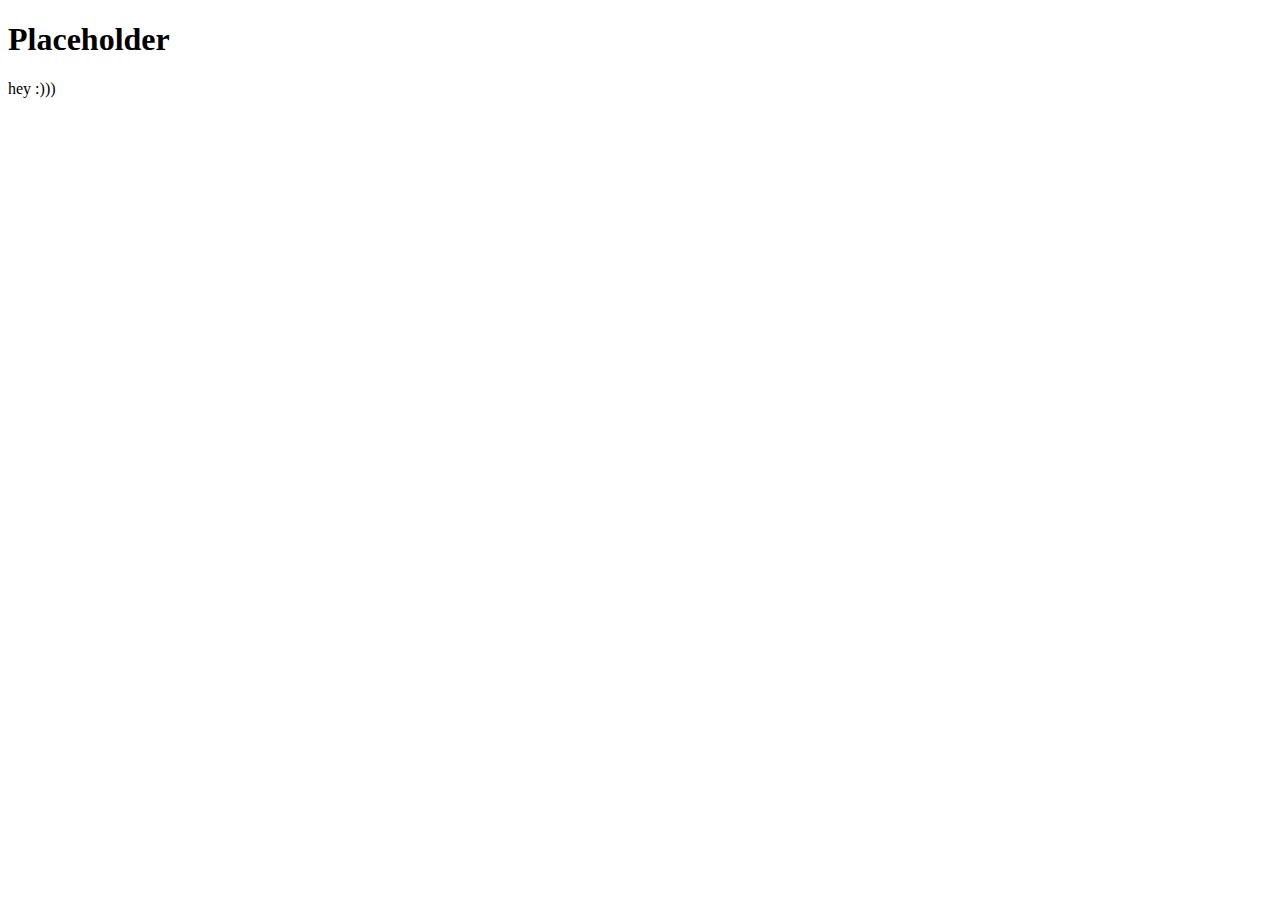
==== index.html @ 626c8fd9 "test" ====
<!DOCTYPE html>
<html lang="en">
<head>
  <meta charset="UTF-8">
  <meta name="viewport" content="width=device-width, initial-scale=1.0">
  <link rel="stylesheet" href="bootstrap-5.3.2-dist/css/bootstrap.css">

  <!-- I need to add website icon here -->
  <link rel="stylesheet" href="css/style.css">
  <title>Irrssue Notes</title>
</head>
<body>
  <h1>Placeholder</h1>
  <p>hey :))) </p>
</body>

<script src="bootstrap-5.3.2-dist/js/bootstrap.bundle.js"></script>
</html>
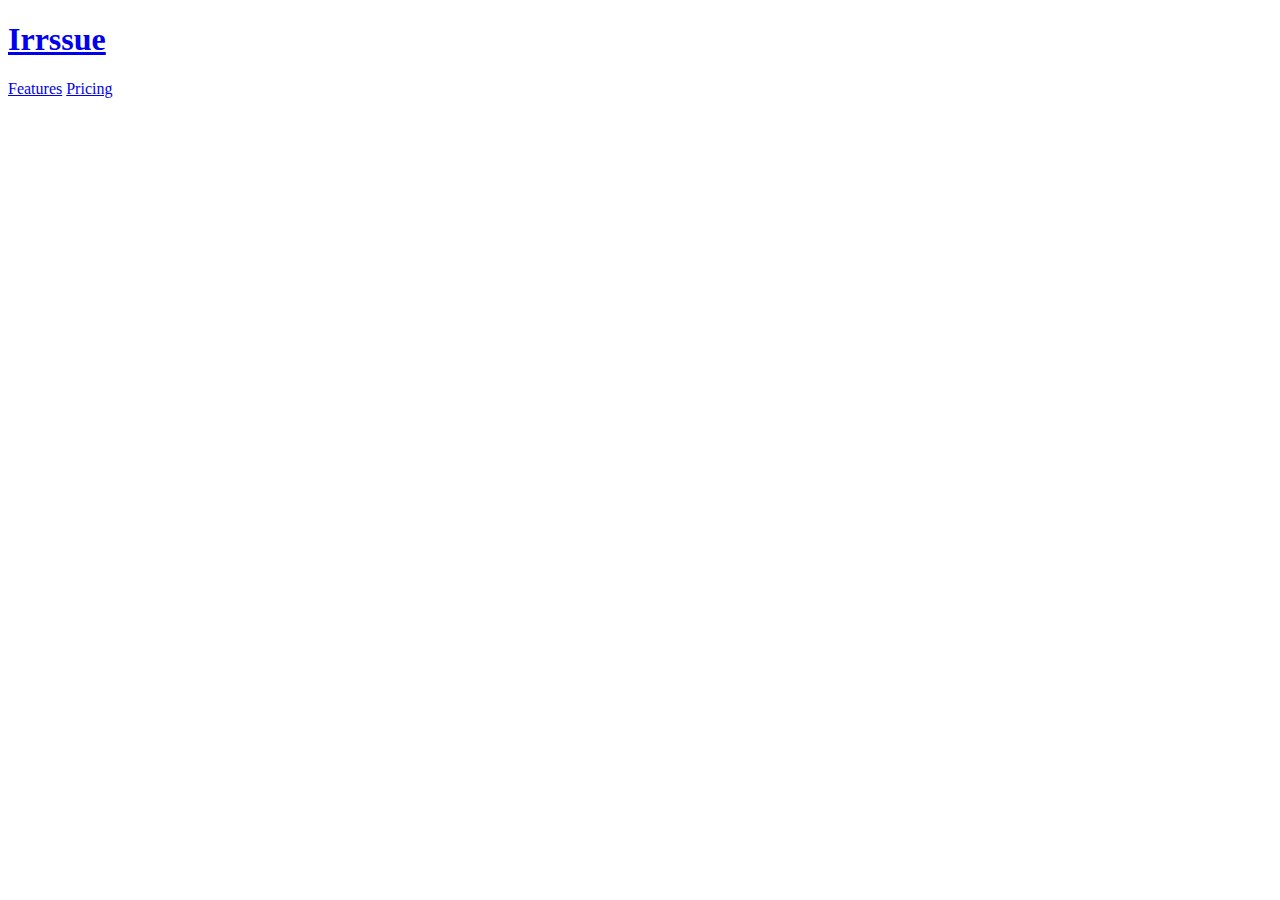
==== commit d7d5e09d: "navbar added" ====
--- a/index.html
+++ b/index.html
@@ -7,11 +7,23 @@
 
   <!-- I need to add website icon here -->
   <link rel="stylesheet" href="css/style.css">
-  <title>Irrssue Notes</title>
+  <link rel="stylesheet" href="css/navbar.css">
+  <title>Rolert Notes</title>
 </head>
 <body>
-  <h1>Placeholder</h1>
-  <p>hey :))) </p>
+  <div class="root">
+    <nav class="navbar navbar-expand-lg bg-body-tertiary">
+      <div class="container-fluid">
+        <a class="navbar-brand" href="#"><h1 class="logo">Irrssue</h1></a>
+        <div class="collapse navbar-collapse" id="navbarNavAltMarkup">
+          <div class="navbar-nav">
+            <a class="nav-link" href="#">Features</a>
+            <a class="nav-link" href="#">Pricing</a>
+          </div>
+        </div>
+      </div>
+    </nav>
+  </div>
 </body>
 
 <script src="bootstrap-5.3.2-dist/js/bootstrap.bundle.js"></script>
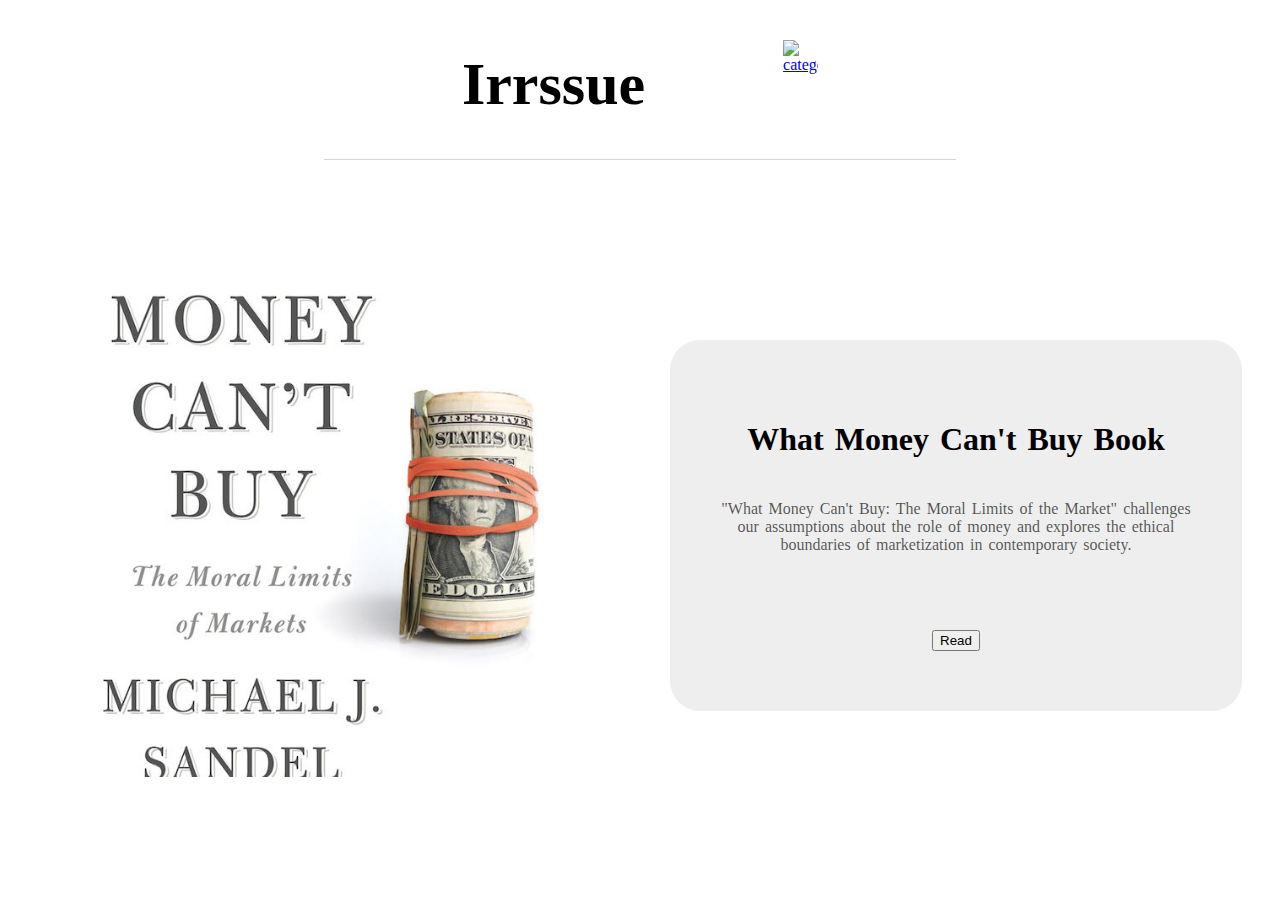
==== commit 51f30cc0: "added face of the website" ====
--- a/index.html
+++ b/index.html
@@ -8,23 +8,42 @@
   <!-- I need to add website icon here -->
   <link rel="stylesheet" href="css/style.css">
   <link rel="stylesheet" href="css/navbar.css">
+  <link rel="stylesheet" href="css/face.css">
   <title>Rolert Notes</title>
 </head>
+
 <body>
-  <div class="root">
-    <nav class="navbar navbar-expand-lg bg-body-tertiary">
-      <div class="container-fluid">
-        <a class="navbar-brand" href="#"><h1 class="logo">Irrssue</h1></a>
-        <div class="collapse navbar-collapse" id="navbarNavAltMarkup">
-          <div class="navbar-nav">
-            <a class="nav-link" href="#">Features</a>
-            <a class="nav-link" href="#">Pricing</a>
-          </div>
-        </div>
-      </div>
-    </nav>
-  </div>
+
+    <header class="logo">
+        <a href="https://irrssue.github.io" class="logo-link">
+            <h1 class="logo-text">Irrssue</h1>
+        </a>
+
+        <nav class="navbar">
+            <div class="menu-toggle" id="mobile-menu">
+                <span class="bar"></span>
+                <span class="bar"></span>
+                <span class="bar"></span>
+            </div>
+            <div class="nav-list">
+                <div class="nav-list-container"><a href="#" class="nav-link" id="category-icon"><img src="icons/category-svgrepo-com.svg" alt="category" class="nav-icon"></a></div>
+            </div>
+        </nav>
+   </header>
+
+   <div class="face">
+    <div class="face-img"></div>
+    <div class="face-body">
+        <h1 class="face-body-h1">What Money Can't Buy Book</h1>
+        <p class="face-body-p">"What Money Can't Buy: The Moral Limits of the Market" challenges our assumptions about the role of money and explores the ethical boundaries of marketization in contemporary society.
+        </p>
+
+        <button type="button" class="btn btn-dark">Read</button>
+    </div>
+   </div>
+
 </body>
+
 
 <script src="bootstrap-5.3.2-dist/js/bootstrap.bundle.js"></script>
 </html>--- a/css/navbar.css
+++ b/css/navbar.css
@@ -0,0 +1,53 @@
+
+.logo {
+  max-width: 50%;
+
+  display: flex;
+  flex-direction: row;
+  justify-content: space-evenly;
+  text-align: center;
+  margin: 10px auto 0 auto;
+
+  border-bottom: 0.5px solid rgba(167, 167, 167, 0.489);
+}
+
+.logo-link {
+  text-decoration: none;
+  color: black;
+}
+
+.logo-text {
+  font-family: 'Fuggles';
+  font-size: 60px;
+}
+
+
+
+.nav-list {
+  max-width: 100%;
+
+  display: flex;
+  flex-direction: row;
+  justify-content: center;
+  align-items: center;
+
+  margin: 20px auto 5px auto;
+  padding: 10px 0;
+}
+
+.nav-list-container {
+  margin: auto;
+  transition: all 0.18s ease-in-out;
+}
+
+.nav-link:active {
+  transform: translateY(-5px);
+}
+
+.nav-list-container:hover {
+  transform: translateY(-5px);
+}
+
+.nav-icon {
+  max-width: 35px;
+}--- a/css/face.css
+++ b/css/face.css
@@ -0,0 +1,44 @@
+.face {
+  display: grid;
+  grid-template-columns: 1fr 1fr;
+  margin: 50px auto;
+  height: 70vh;
+}
+
+.face-img {
+  width: 80%;
+  height: 80%;
+  margin: auto;
+
+  border-radius: 10px;
+
+  background-image: url(../coverimg/whatmoneycantbuy.jpeg);
+  background-position: center;
+  background-repeat: no-repeat;
+  background-size: cover;
+}
+
+.face-body {
+
+  text-align: center;
+  margin: auto 30px;
+  padding: 60px 20px;
+
+  border-radius: 30px;
+
+  background: rgba(225, 225, 225, 0.558);
+}
+
+.face-body-h1 {
+  word-spacing: 3px;
+}
+
+.face-body-p {
+  padding: 20px;
+  word-spacing: 2px;
+  color: rgba(0, 0, 0, 0.658);
+}
+
+.btn-dark {
+  margin-top: 40px;
+}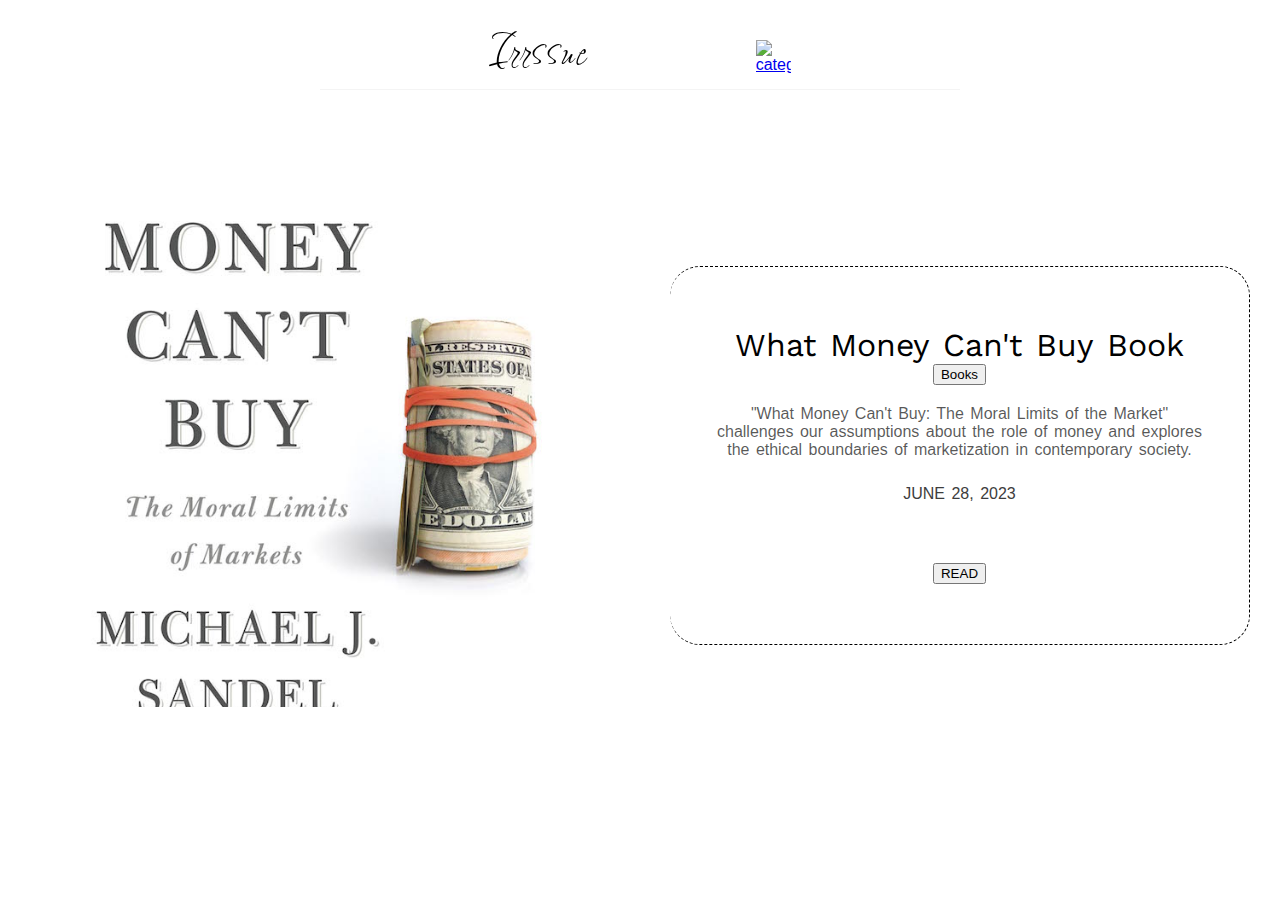
==== commit a0d9db03: "added category" ====
--- a/index.html
+++ b/index.html
@@ -16,7 +16,7 @@
 
     <header class="logo">
         <a href="https://irrssue.github.io" class="logo-link">
-            <h1 class="logo-text">Irrssue</h1>
+            <h1 class="logo-text" title="my personal web">Irrssue</h1>
         </a>
 
         <nav class="navbar">
@@ -26,7 +26,7 @@
                 <span class="bar"></span>
             </div>
             <div class="nav-list">
-                <div class="nav-list-container"><a href="#" class="nav-link" id="category-icon"><img src="icons/category-svgrepo-com.svg" alt="category" class="nav-icon"></a></div>
+                <div class="nav-list-container"><a href="#" class="nav-link" id="category-icon"><img src="icons/category-svgrepo-com.svg" alt="category" class="nav-icon"  title="category"></a></div>
             </div>
         </nav>
    </header>
@@ -35,7 +35,11 @@
     <div class="face-img"></div>
     <div class="face-body">
         <h1 class="face-body-h1">What Money Can't Buy Book</h1>
-        <p class="face-body-p">"What Money Can't Buy: The Moral Limits of the Market" challenges our assumptions about the role of money and explores the ethical boundaries of marketization in contemporary society.
+        <button type="button" class="btn btn-outline-success"><a href="category/books.html" class="category">Books</a></button>
+        <p class="face-body-p">
+            "What Money Can't Buy: The Moral Limits of the Market" challenges our assumptions about the role of money and explores the ethical boundaries of marketization in contemporary society.
+
+            <span class="date">June 28, 2023</span>
         </p>
 
         <button type="button" class="btn btn-dark">Read</button>
--- a/css/style.css
+++ b/css/style.css
@@ -0,0 +1,202 @@
+@import url('https://fonts.googleapis.com/css2?family=Fuggles&display=swap');
+@import url('https://fonts.googleapis.com/css2?family=Lato:ital,wght@0,100;0,300;0,400;0,700;0,900;1,100;1,300;1,400;1,700;1,900&family=Work+Sans:ital,wght@0,100;0,200;0,300;0,400;0,500;0,600;0,700;0,800;0,900;1,100;1,200;1,300;1,400;1,500;1,600;1,700;1,800;1,900&display=swap');
+
+
+/*! Using Meyer's CSS resets */
+/*? minireset.css v0.0.6 | MIT License | github.com/jgthms/minireset.css */
+
+html, body, p, ol, ul, li, dl, dt, dd, blockquote, figure, fieldset, legend, textarea, pre, iframe, hr, h1, h2, h3, h4, h5, h6, ul, ol, dl, address, blockquote, pre, figure, table, caption, tbody, tfoot, thead, tr, th, td {
+  margin: 0;
+  padding: 0;
+}
+
+/* h1, h2, h3, h4, h5, h6, ul, ol, dl, address, blockquote, pre, figure, hr, p, fieldset, table, caption {
+  margin-bottom: 1em;
+}    modified this by Irrssue
+      I don't wants that margin-bottom */   
+
+ul, ol {
+  padding-left: 2em;
+}
+
+h1, h2, h3, h4, h5, h6, ul, ol, dl, address, blockquote, pre, hr, figure, p, fieldset, table, caption, th, td {
+  box-sizing: border-box;
+}
+
+html {
+  font-size: 100%;
+}
+
+body {
+  line-height: 1.15;
+  text-align: left;
+  background-color: white;
+  color: black;
+}
+
+body, button, input, select, textarea {
+  font-family: sans-serif;
+}
+
+h1, h2, h3, h4, h5, h6 {
+  font-size: 1em;
+  font-weight: normal;
+}
+
+h1 { font-size: 2em; }
+h2 { font-size: 1.5em; }
+h3 { font-size: 1.17em; }
+h4 { font-size: 1em; }
+h5 { font-size: 0.83em; }
+h6 { font-size: 0.75em; }
+
+abbr[title] {
+  text-decoration: underline dotted;
+}
+
+b, strong {
+  font-weight: bolder;
+}
+
+code, kbd, samp, pre {
+  font-family: monospace;
+  font-size: 1em;
+}
+
+small {
+  font-size: 0.83em;
+}
+
+sub, sup {
+  font-size: 75%;
+  line-height: 0;
+  position: relative;
+  vertical-align: baseline;
+}
+
+sub { bottom: -0.25em; }
+sup { top: -0.5em; }
+
+audio, canvas, iframe, img, svg, video {
+  vertical-align: middle;
+}
+
+audio, video {
+  display: inline-block;
+}
+
+audio:not([controls]) {
+  display: none;
+  height: 0;
+}
+
+iframe {
+  border: 0;
+}
+
+img {
+  border-style: none;
+}
+
+svg:not(:root) {
+  overflow: hidden;
+}
+
+table {
+  border-collapse: collapse;
+  border-spacing: 0;
+}
+
+button, input, select, textarea {
+  margin: 0;
+}
+
+button {
+  overflow: visible;
+  text-transform: none;
+}
+
+button, select {
+  text-align: left;
+}
+
+button, [type="button"], [type="reset"], [type="submit"] {
+  cursor: pointer;
+}
+
+::-moz-focus-inner {
+  border-style: none;
+  padding: 0;
+}
+
+:-moz-focusring {
+  outline: 1px dotted ButtonText;
+}
+
+::-webkit-inner-spin-button,
+::-webkit-outer-spin-button {
+  height: auto;
+}
+
+[disabled] {
+  cursor: not-allowed;
+}
+
+textarea {
+  overflow: auto;
+  resize: vertical;
+}
+
+[type="checkbox"],
+[type="radio"] {
+  box-sizing: border-box;
+  padding: 0;
+}
+
+[type="number"]::-webkit-inner-spin-button,
+[type="number"]::-webkit-outer-spin-button {
+  margin: 0;
+}
+
+[type="search"] {
+  outline-offset: -2px;
+  -webkit-appearance: none;
+}
+
+[type="search"]::-webkit-search-decoration {
+  -webkit-appearance: none;
+}
+
+::-webkit-file-upload-button {
+  -webkit-appearance: button;
+  font: inherit;
+}
+
+details,
+menu {
+  display: block;
+}
+
+summary {
+  display: list-item;
+}
+
+canvas {
+  display: inline-block;
+}
+
+template {
+  display: none;
+}
+
+[hidden] {
+  display: none;
+}
+
+
+/* CSS RESET OVER */
+
+
+:root {
+  --Main-Font: 'Work Sans', sans-serif;
+}--- a/css/navbar.css
+++ b/css/navbar.css
@@ -5,10 +5,11 @@
   display: flex;
   flex-direction: row;
   justify-content: space-evenly;
+  align-items: center;
   text-align: center;
   margin: 10px auto 0 auto;
 
-  border-bottom: 0.5px solid rgba(167, 167, 167, 0.489);
+  border-bottom: 0.5px solid rgba(167, 167, 167, 0.12);
 }
 
 .logo-link {
@@ -45,7 +46,7 @@
 }
 
 .nav-list-container:hover {
-  transform: translateY(-5px);
+  transform: translatey(-5px);
 }
 
 .nav-icon {
--- a/css/face.css
+++ b/css/face.css
@@ -26,11 +26,27 @@
 
   border-radius: 30px;
 
-  background: rgba(225, 225, 225, 0.558);
+  /* background: rgba(225, 225, 225, 0.224); */
+
+  border-right: 0.5px dashed black;
+  border-top:0.5px dashed black;
+  border-bottom: 0.5px dashed black;
 }
 
 .face-body-h1 {
   word-spacing: 3px;
+  font-family: var(--Main-Font);
+}
+
+.category {
+  text-decoration: none;
+  color: rgb(0, 0, 0);
+  border-color: rgba(54, 207, 54, 0.39);
+}
+
+.category:hover {
+  color: rgb(0, 0, 0);
+  background: rgba(0, 128, 0, 0.174);
 }
 
 .face-body-p {
@@ -39,6 +55,82 @@
   color: rgba(0, 0, 0, 0.658);
 }
 
+.date {
+  display: block;
+  padding-top: 25px;
+  text-transform: uppercase;
+  color: rgb(61, 61, 61);
+}
+
 .btn-dark {
   margin-top: 40px;
+  text-transform: uppercase;
+}
+
+@media screen and (max-width: 850px) {
+  .face {
+    display: flex;
+    flex-direction: column;
+    min-height: 100vh;
+    margin: 20px auto;
+  }
+
+  .face-img {
+    width: 50%;
+    height: 50%;
+  }
+
+  .face-body {
+    border-top: 0.2px solid rgb(121, 121, 121);
+    margin: 10px auto;
+    background: none;
+
+    margin: auto 16px;
+
+    border-bottom: 0.2px solid rgb(121, 121, 121);
+  }
+
+  .face-body-p {
+    font-size: 20px;
+  }
+  .face-body-h1 {
+    font-size: 23px;
+  }
+}
+
+@media screen and (max-width: 520px) {
+  .logo-text {
+    font-size: 50px;
+  }
+  .nav-list {
+    margin: 5px auto;
+  }
+  .nav-icon {
+    max-width: 23px;
+  }
+
+  .face-img {
+    width: 40%;
+    height: 40%;
+    margin: 10px auto;
+  }
+  .face-body-h1 {
+    font-size: 20px;
+    margin: 10px;
+  }
+  
+  .face-body-p {
+    padding: 5px;
+    font-size: 15px;
+  }
+
+  .btn-dark {
+    margin-top: 10px;
+  }
+
+  .face-body {
+    margin: 10px auto;
+    padding: 10px 10px;
+    text-align: center;
+  }
 }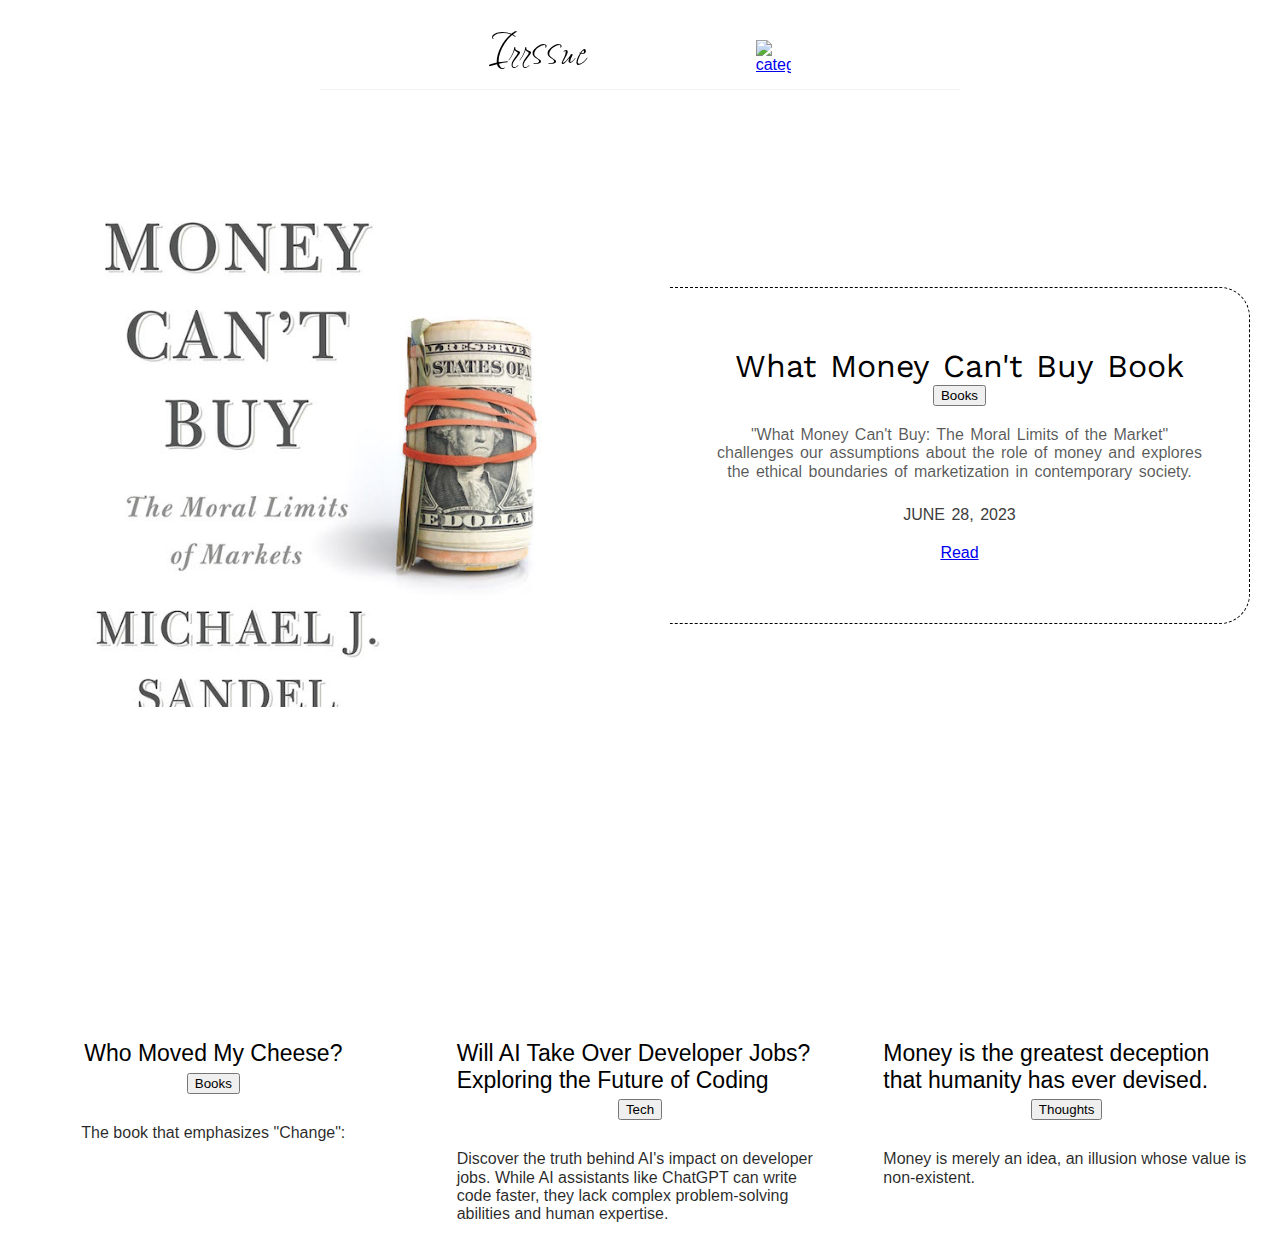
==== commit eaac39a0: "hold on gallery" ====
--- a/index.html
+++ b/index.html
@@ -9,6 +9,7 @@
   <link rel="stylesheet" href="css/style.css">
   <link rel="stylesheet" href="css/navbar.css">
   <link rel="stylesheet" href="css/face.css">
+  <link rel="stylesheet" href="css/blog-gallery.css">
   <title>Rolert Notes</title>
 </head>
 
@@ -32,7 +33,7 @@
    </header>
 
    <div class="face">
-    <div class="face-img"></div>
+    <a href="blogs/whatmoneycantbuy/whatmoneycantbuy.html" class="face-img"></a>
     <div class="face-body">
         <h1 class="face-body-h1">What Money Can't Buy Book</h1>
         <button type="button" class="btn btn-outline-success"><a href="category/books.html" class="category">Books</a></button>
@@ -42,8 +43,54 @@
             <span class="date">June 28, 2023</span>
         </p>
 
-        <button type="button" class="btn btn-dark">Read</button>
+        <a href="blogs/whatmoneycantbuy/whatmoneycantbuy.html" class="read-btn">Read</a>
     </div>
+   </div>
+
+
+   <div class="blog-gallery">
+        <div class="blog">
+            <div class="image-container first">
+                <a href="blogs/whomovedmycheese/whomovedmycheese.html" class="link-to-blog"></a>
+            </div>
+            <h1 class="blog-gallery-h1">
+                Who Moved My Cheese?
+            </h1>
+            <button type="button" class="btn btn-outline-success">
+                <a href="category/books.html" class="category">Books</a>
+            </button>
+            <p class="blog-gallery-p">
+                The book that emphasizes "Change":
+            </p>
+        </div>
+        <div class="blog">
+            <div class="image-container second">
+                <a href="blogs/willaitakeoverjob/willaitakeoverjobs.html" class="link-to-blog"></a>
+            </div>
+            <h1 class="blog-gallery-h1">
+                Will AI Take Over Developer Jobs? Exploring the Future of Coding
+            </h1>
+            <button type="button" class="btn btn-outline-success">
+                <a href="category/tech.html" class="category">Tech</a>
+            </button>
+            <p class="blog-gallery-p">
+                Discover the truth behind AI's impact on developer jobs. While AI assistants like ChatGPT can write code faster, they lack complex problem-solving abilities and human expertise. 
+            </p>
+        </div>
+        <div class="blog">
+            <div class="image-container third">
+                <a href="blogs/moneythegreatestdeception/moneythegreatestdeception.html" class="link-to-blog"></a>
+            </div>
+            <h1 class="blog-gallery-h1">
+                Money is the greatest deception that humanity has ever devised. 
+            </h1>
+            <button type="button" class="btn btn-outline-success">
+                <a href="category/thoughts.html" class="category">Thoughts</a>
+            </button>
+            <p class="blog-gallery-p">
+                Money is merely an idea, an illusion whose value is non-existent.
+            </p>
+        </div>
    </div>
 
 </body>
--- a/css/face.css
+++ b/css/face.css
@@ -31,6 +31,8 @@
   border-right: 0.5px dashed black;
   border-top:0.5px dashed black;
   border-bottom: 0.5px dashed black;
+  border-top-left-radius: 0px;
+  border-bottom-left-radius: 0px;
 }
 
 .face-body-h1 {
--- a/css/blog-gallery.css
+++ b/css/blog-gallery.css
@@ -0,0 +1,52 @@
+
+.first {
+  background-image: url(../blogs/whomovedmycheese/whomovedmycheese.jpg);
+}
+
+.second {
+  background-image: url(../blogs/willaitakeoverjob/willaitakeoverjobs.png);
+}
+
+.third {
+  background-image: url(../blogs/moneythegreatestdeception/moneythegreatestdeception.jpg);
+}
+
+
+/* ************************************* */
+
+.blog-gallery {
+  display: grid;
+  grid-template-columns: 1fr 1fr 1fr;
+}
+
+.blog {
+  display: flex;
+  flex-direction: column;
+  align-items: center;
+}
+
+.image-container {
+  width: 200px;
+  height: 200px;
+  background-position: center;
+  background-size: cover;
+  background-repeat: no-repeat;
+}
+
+.blog-gallery-h1 {
+  font-size: 23px;
+  margin: 20px 30px 6px 30px;
+}
+
+.blog-gallery-p {
+  font-size: 16px;
+  color: rgba(0, 0, 0, 0.845);
+
+  margin: 30px;
+}
+
+.blog-gallery-img {
+  max-height: 170px;
+  width: auto;
+  margin: 0 auto;
+}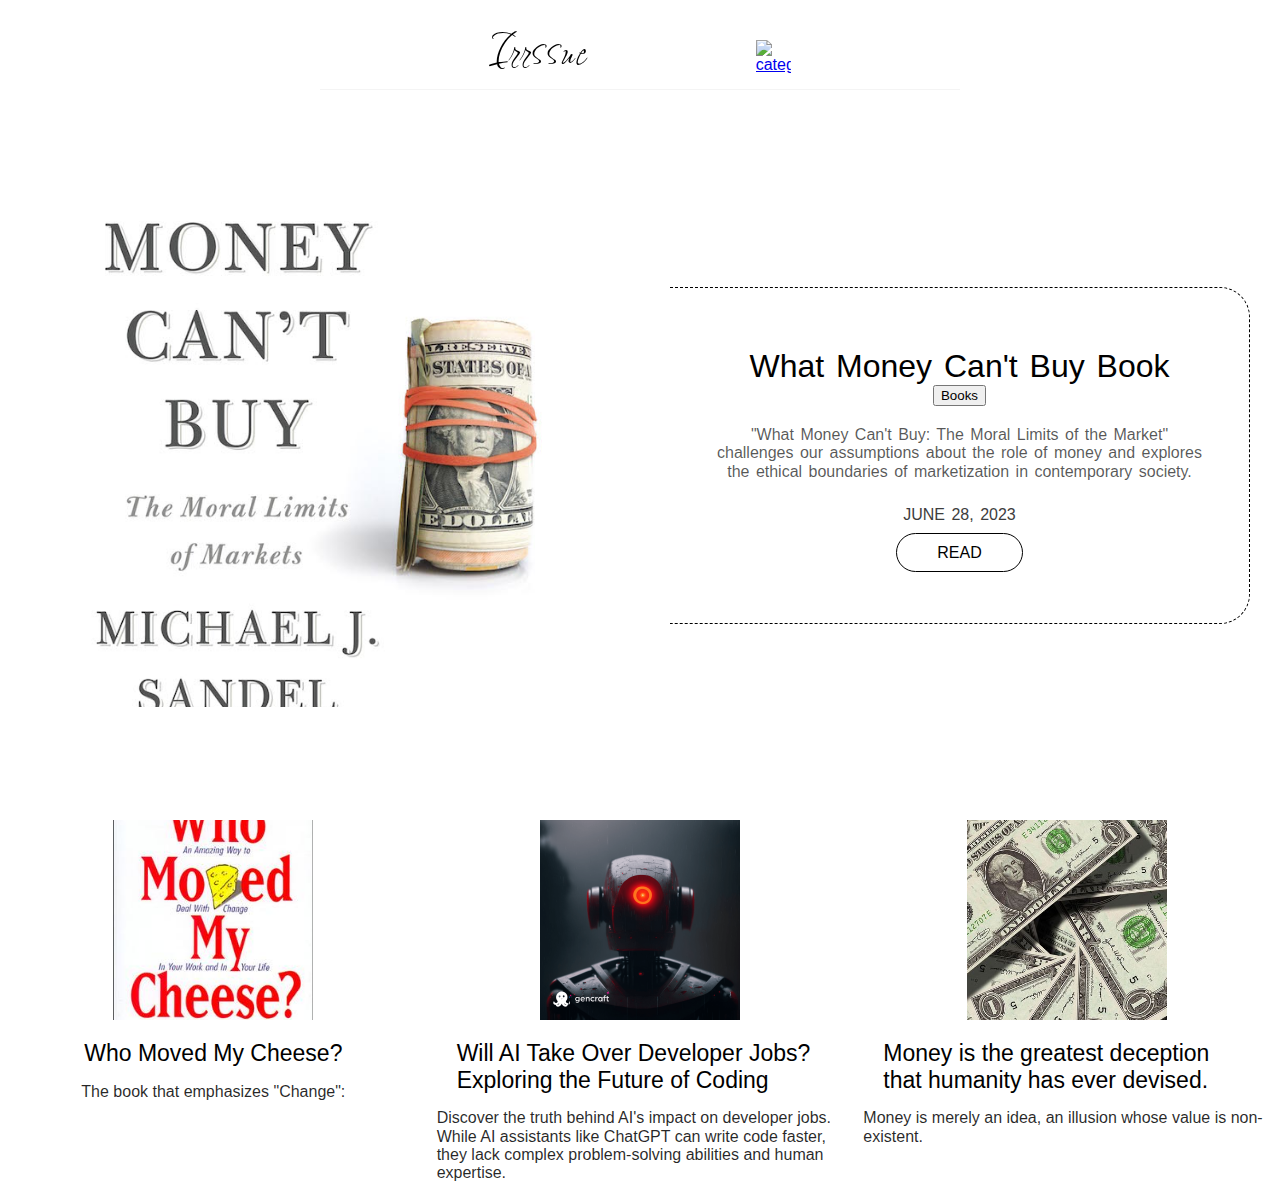
==== commit f0abe96f: "changes on font-family" ====
--- a/index.html
+++ b/index.html
@@ -56,9 +56,6 @@
             <h1 class="blog-gallery-h1">
                 Who Moved My Cheese?
             </h1>
-            <button type="button" class="btn btn-outline-success">
-                <a href="category/books.html" class="category">Books</a>
-            </button>
             <p class="blog-gallery-p">
                 The book that emphasizes "Change":
             </p>
@@ -70,9 +67,6 @@
             <h1 class="blog-gallery-h1">
                 Will AI Take Over Developer Jobs? Exploring the Future of Coding
             </h1>
-            <button type="button" class="btn btn-outline-success">
-                <a href="category/tech.html" class="category">Tech</a>
-            </button>
             <p class="blog-gallery-p">
                 Discover the truth behind AI's impact on developer jobs. While AI assistants like ChatGPT can write code faster, they lack complex problem-solving abilities and human expertise. 
             </p>
@@ -84,9 +78,6 @@
             <h1 class="blog-gallery-h1">
                 Money is the greatest deception that humanity has ever devised. 
             </h1>
-            <button type="button" class="btn btn-outline-success">
-                <a href="category/thoughts.html" class="category">Thoughts</a>
-            </button>
             <p class="blog-gallery-p">
                 Money is merely an idea, an illusion whose value is non-existent.
             </p>
--- a/css/face.css
+++ b/css/face.css
@@ -12,7 +12,7 @@
 
   border-radius: 10px;
 
-  background-image: url(../coverimg/whatmoneycantbuy.jpeg);
+  background-image: url(../blogs/whatmoneycantbuy/whatmoneycantbuy.jpeg);
   background-position: center;
   background-repeat: no-repeat;
   background-size: cover;
@@ -37,7 +37,7 @@
 
 .face-body-h1 {
   word-spacing: 3px;
-  font-family: var(--Main-Font);
+  font-family: var(--Header);
 }
 
 .category {
@@ -64,9 +64,20 @@
   color: rgb(61, 61, 61);
 }
 
-.btn-dark {
-  margin-top: 40px;
+.read-btn {
+  margin-top: 50px;
   text-transform: uppercase;
+  text-decoration: none;
+  color: black;
+  background: white;
+  padding: 10px 40px;
+  border-radius: 20px;
+  border: 0.2px solid black;
+}
+
+.read-btn:hover {
+  color: white;
+  background: black;
 }
 
 @media screen and (max-width: 850px) {
--- a/css/blog-gallery.css
+++ b/css/blog-gallery.css
@@ -35,6 +35,7 @@
 
 .blog-gallery-h1 {
   font-size: 23px;
+  font-family: var(--Header);
   margin: 20px 30px 6px 30px;
 }
 
@@ -42,7 +43,8 @@
   font-size: 16px;
   color: rgba(0, 0, 0, 0.845);
 
-  margin: 30px;
+  padding: 10px;
+  font-family: var(--Body);
 }
 
 .blog-gallery-img {
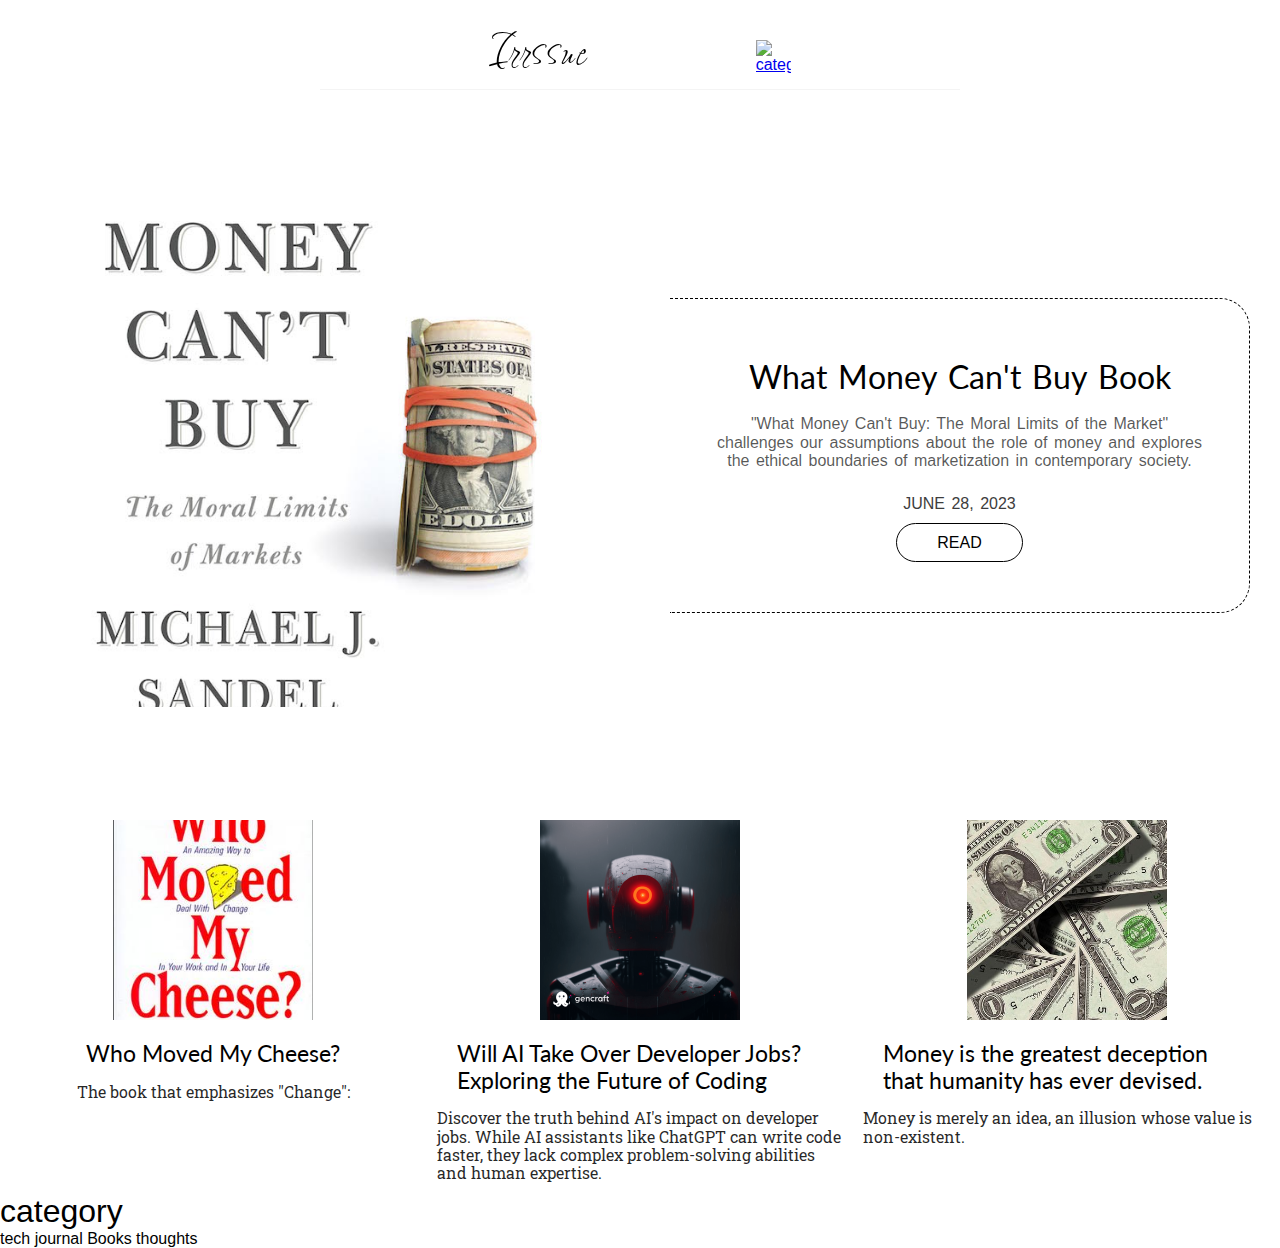
==== commit 187fc2d4: "removed cat tag" ====
--- a/index.html
+++ b/index.html
@@ -10,6 +10,7 @@
   <link rel="stylesheet" href="css/navbar.css">
   <link rel="stylesheet" href="css/face.css">
   <link rel="stylesheet" href="css/blog-gallery.css">
+  <link rel="stylesheet" href="css/category-gallery.css">
   <title>Rolert Notes</title>
 </head>
 
@@ -27,7 +28,7 @@
                 <span class="bar"></span>
             </div>
             <div class="nav-list">
-                <div class="nav-list-container"><a href="#" class="nav-link" id="category-icon"><img src="icons/category-svgrepo-com.svg" alt="category" class="nav-icon"  title="category"></a></div>
+                <div class="nav-list-container"><a href="allblogs.html" class="nav-link" id="category-icon"><img src="icons/category-svgrepo-com.svg" alt="category" class="nav-icon"  title="category"></a></div>
             </div>
         </nav>
    </header>
@@ -36,13 +37,13 @@
     <a href="blogs/whatmoneycantbuy/whatmoneycantbuy.html" class="face-img"></a>
     <div class="face-body">
         <h1 class="face-body-h1">What Money Can't Buy Book</h1>
-        <button type="button" class="btn btn-outline-success"><a href="category/books.html" class="category">Books</a></button>
         <p class="face-body-p">
             "What Money Can't Buy: The Moral Limits of the Market" challenges our assumptions about the role of money and explores the ethical boundaries of marketization in contemporary society.
-
+            
             <span class="date">June 28, 2023</span>
         </p>
 
+        
         <a href="blogs/whatmoneycantbuy/whatmoneycantbuy.html" class="read-btn">Read</a>
     </div>
    </div>
@@ -84,6 +85,16 @@
         </div>
    </div>
 
+   <div class="category-gallery">
+    <h1 class="category-gallery-h1">category</h1>
+    <div class="category-gallery-container">
+        <a href="category/tech.html" class=" category category-tech">tech</a>
+        <a href="category/journal.html" class=" category category-journal">journal</a>
+        <a href="category/books.html" class=" category category-books">Books</a>
+        <a href="category/thoughts.html" class=" category category-thoughts">thoughts</a>
+    </div>
+   </div>
+
 </body>
 
 
--- a/css/style.css
+++ b/css/style.css
@@ -1,5 +1,8 @@
+
 @import url('https://fonts.googleapis.com/css2?family=Fuggles&display=swap');
 @import url('https://fonts.googleapis.com/css2?family=Lato:ital,wght@0,100;0,300;0,400;0,700;0,900;1,100;1,300;1,400;1,700;1,900&family=Work+Sans:ital,wght@0,100;0,200;0,300;0,400;0,500;0,600;0,700;0,800;0,900;1,100;1,200;1,300;1,400;1,500;1,600;1,700;1,800;1,900&display=swap');
+@import url('https://fonts.googleapis.com/css2?family=Lato:ital,wght@0,100;0,300;0,400;0,700;0,900;1,100;1,300;1,400;1,700;1,900&display=swap');
+@import url('https://fonts.googleapis.com/css2?family=Roboto+Slab:wght@100;200;300;400;500;600;700;800;900&display=swap');
 
 
 /*! Using Meyer's CSS resets */
@@ -198,5 +201,6 @@
 
 
 :root {
-  --Main-Font: 'Work Sans', sans-serif;
+  --Header: 'Lato', sans-serif;
+  --Body: 'Roboto Slab', serif;
 }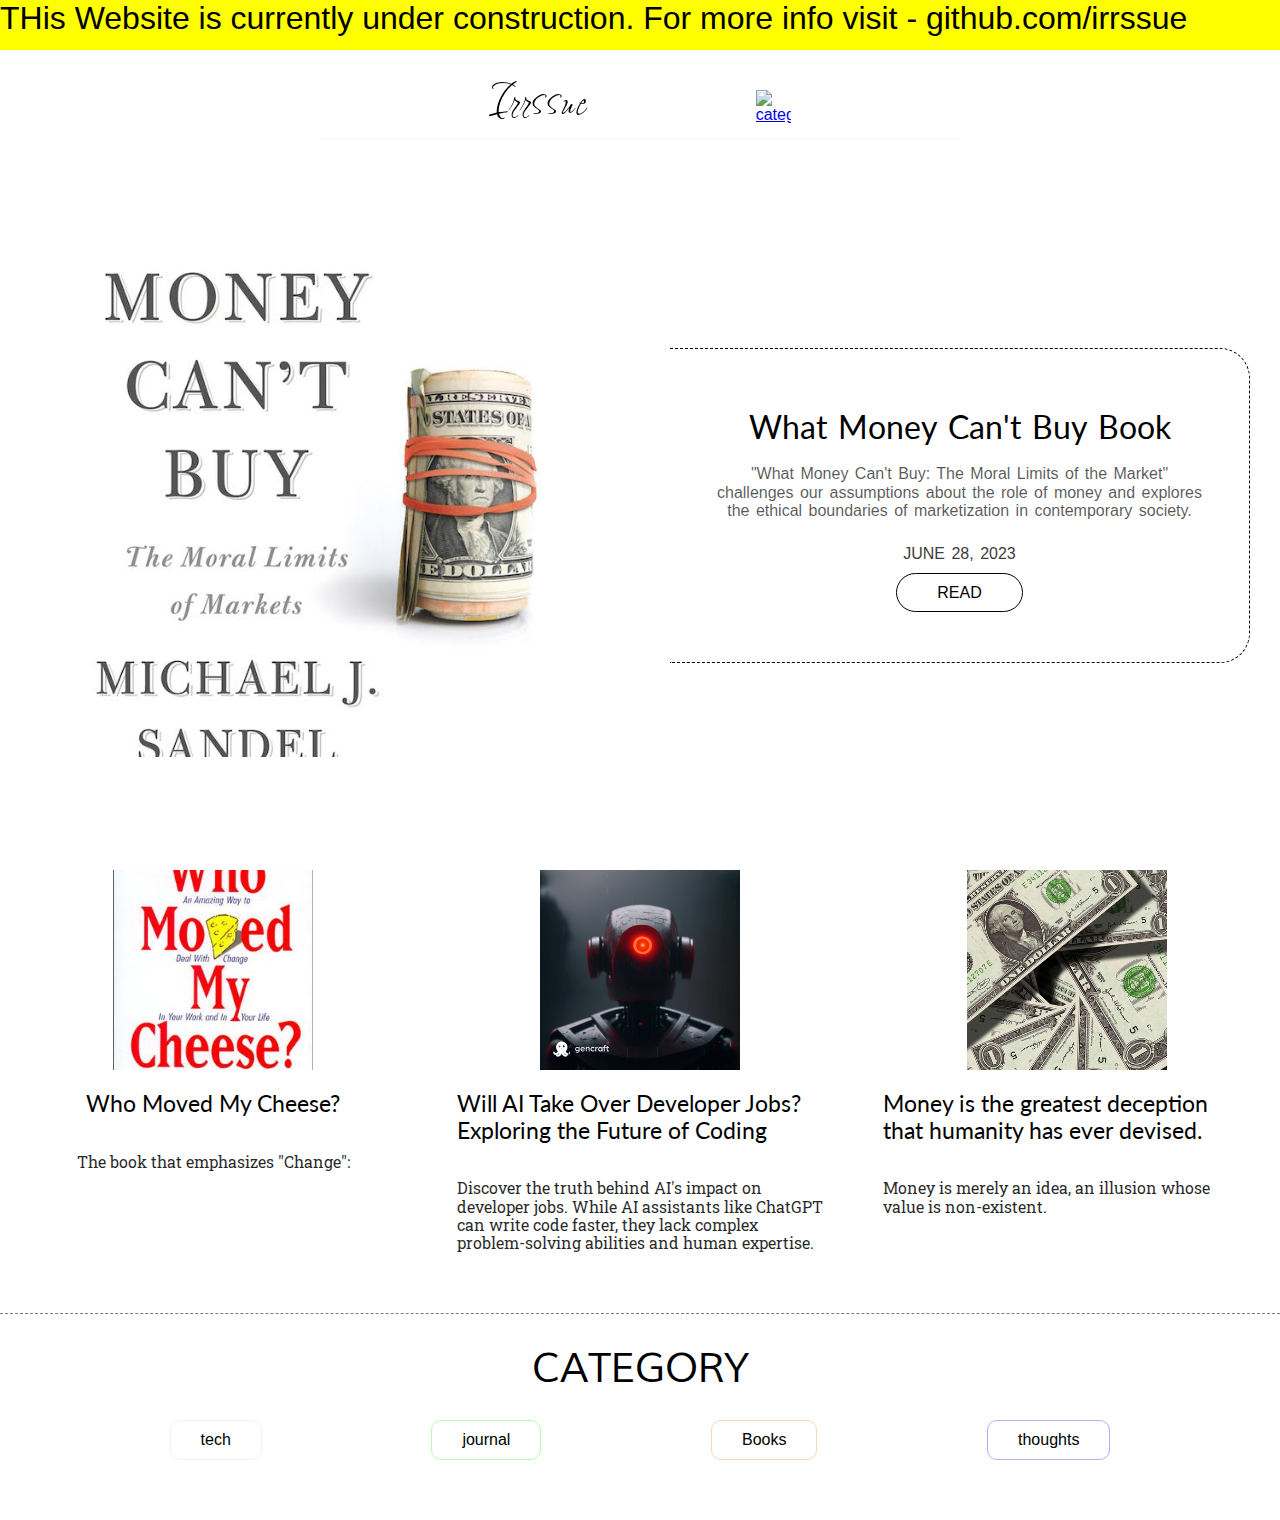
==== commit 5b92989c: "take a hold" ====
--- a/index.html
+++ b/index.html
@@ -15,6 +15,10 @@
 </head>
 
 <body>
+
+    <div class="underconstruction">
+        <h1 class="heading-info">THis Website is currently under construction. For more info visit - github.com/irrssue </h1>
+    </div>
 
     <header class="logo">
         <a href="https://irrssue.github.io" class="logo-link">
--- a/css/style.css
+++ b/css/style.css
@@ -3,6 +3,7 @@
 @import url('https://fonts.googleapis.com/css2?family=Lato:ital,wght@0,100;0,300;0,400;0,700;0,900;1,100;1,300;1,400;1,700;1,900&family=Work+Sans:ital,wght@0,100;0,200;0,300;0,400;0,500;0,600;0,700;0,800;0,900;1,100;1,200;1,300;1,400;1,500;1,600;1,700;1,800;1,900&display=swap');
 @import url('https://fonts.googleapis.com/css2?family=Lato:ital,wght@0,100;0,300;0,400;0,700;0,900;1,100;1,300;1,400;1,700;1,900&display=swap');
 @import url('https://fonts.googleapis.com/css2?family=Roboto+Slab:wght@100;200;300;400;500;600;700;800;900&display=swap');
+@import url('https://fonts.googleapis.com/css2?family=Mooli&display=swap');
 
 
 /*! Using Meyer's CSS resets */
@@ -203,4 +204,11 @@
 :root {
   --Header: 'Lato', sans-serif;
   --Body: 'Roboto Slab', serif;
+  --Category: 'Mooli', sans-serif;
+}
+
+.underconstruction {
+  width: 100%;
+  height: 50px;
+  background: yellow;
 }--- a/css/blog-gallery.css
+++ b/css/blog-gallery.css
@@ -43,7 +43,7 @@
   font-size: 16px;
   color: rgba(0, 0, 0, 0.845);
 
-  padding: 10px;
+  padding: 30px;
   font-family: var(--Body);
 }
 
--- a/css/category-gallery.css
+++ b/css/category-gallery.css
@@ -0,0 +1,67 @@
+.category-gallery {
+  margin: 30px auto;
+  text-align: center;
+  border-top: 0.3px dashed rgb(124, 124, 124);
+}
+
+.category-gallery-h1 {
+  font-family: var(--Category);
+  text-transform: uppercase;
+  margin: 30px auto 0px auto;
+  font-size: 40px;
+}
+
+.category-gallery-container {
+  display: flex;
+  flex-direction: row;
+  justify-content: space-evenly;
+  align-items: center;
+  min-width: 100vw;
+  height: 100px;
+}
+
+.category {
+  display: block;
+  text-decoration: none;
+  color: rgb(0, 0, 0);
+  border-color: rgba(54, 207, 54, 0.39);
+}
+
+.category:hover {
+  color: rgb(0, 0, 0);
+  background: rgba(0, 128, 0, 0.174);
+}
+
+.category {
+  padding: 10px 30px;
+  border-radius: 10px;
+}
+
+.category-tech {
+  border: 0.5px solid rgba(214, 214, 214, 0.305);
+}
+
+.category-tech:hover {
+  border: 0.5px solid rgba(214, 214, 214, 0.305);
+  background-color: rgba(214, 214, 214, 0.528);
+}
+
+.category-journal {
+  border: 0.5px solid rgba(0, 255, 0, 0.305);
+}
+
+.category-books {
+  border: 0.5px solid rgba(224, 124, 23, 0.305);
+}
+
+.category-books:hover {
+  background-color: rgba(224, 124, 23, 0.105);
+}
+
+.category-thoughts {
+  border: 0.5px solid rgba(0, 0, 255, 0.305);
+}
+
+.category-thoughts:hover {
+  background-color: rgba(0, 0, 255, 0.105);
+}